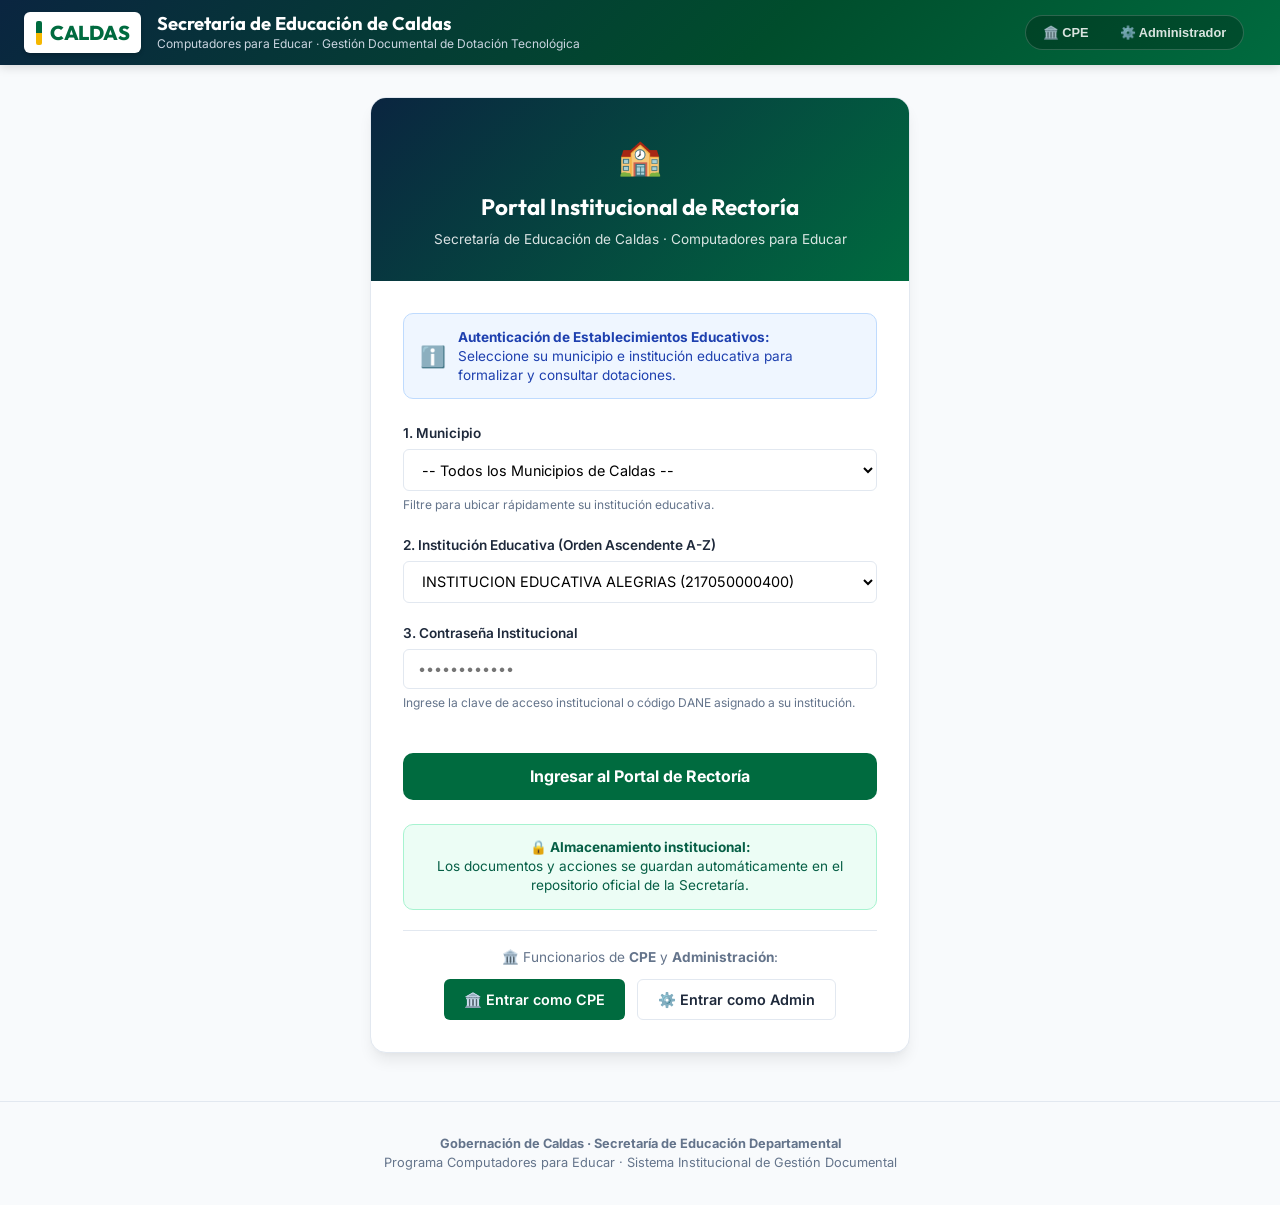
==== index.html @ dc40181f "fix(drive): conectar siempre por el puente de Apps Script y exigir contraseña a CPE y Administrador " ====
<!DOCTYPE html>
<html lang="es">
<head>
    <meta charset="UTF-8">
    <meta name="viewport" content="width=device-width, initial-scale=1.0">
    <title>Sistema de Gestión Documental | Secretaría de Educación de Caldas & Computadores para Educar</title>
    <meta name="description" content="Aplicación web estática para la generación, diligenciamiento, legalización y control de expedientes de dotación tecnológica LOG-026-F, LOG-029-F y LOG-007-F.">
    
    <!-- Tipografía Moderna Google Fonts -->
    <link rel="preconnect" href="https://fonts.googleapis.com">
    <link rel="preconnect" href="https://fonts.gstatic.com" crossorigin>
    <link href="https://fonts.googleapis.com/css2?family=Inter:wght@400;500;600;700&family=Outfit:wght@600;700;800&display=swap" rel="stylesheet">

    <!-- Estilos de Diseño Institucional -->
    <link rel="stylesheet" href="./css/styles.css">

    <!-- Google Identity Services (OAuth 2.0 Token Client) -->
    <script src="https://accounts.google.com/gsi/client" async defer></script>

    <!-- Bibliotecas Locales / CDN Fallbacks -->
    <script src="./vendor/jszip.min.js"></script>
    <script>
        if (typeof JSZip === 'undefined') {
            document.write('<script src="https://cdnjs.cloudflare.com/ajax/libs/jszip/3.10.1/jszip.min.js"><\/script>');
        }
    </script>

    <script src="./vendor/xlsx.full.min.js"></script>
    <script>
        if (typeof XLSX === 'undefined') {
            document.write('<script src="https://cdn.jsdelivr.net/npm/xlsx@0.18.5/dist/xlsx.full.min.js"><\/script>');
        }
    </script>

    <script src="./vendor/exceljs.min.js"></script>
    <script>
        if (typeof ExcelJS === 'undefined') {
            document.write('<script src="https://cdnjs.cloudflare.com/ajax/libs/exceljs/4.4.0/exceljs.min.js"><\/script>');
        }
    </script>
</head>
<body>

    <!-- ENCABEZADO INSTITUCIONAL GOBERNACIÓN DE CALDAS -->
    <header class="header-bar">
        <div class="header-container">
            <div class="brand-wrapper">
                <div class="brand-logo-badge">
                    <div class="flag-stripe"></div>
                    <span>CALDAS</span>
                </div>
                <div class="brand-titles">
                    <h1>Secretaría de Educación de Caldas</h1>
                    <p>Computadores para Educar &middot; Gestión Documental de Dotación Tecnológica</p>
                </div>
            </div>

            <div style="display: flex; align-items: center; gap: 0.75rem; flex-wrap: wrap;">
                <nav id="header-roles-nav" class="header-roles-nav">
                    <button type="button" id="header-btn-cpe" class="header-role-btn" onclick="appController.handleHeaderRoleSelect('coordinador')">
                        🏛️ CPE
                    </button>
                    <button type="button" id="header-btn-admin" class="header-role-btn" onclick="appController.handleHeaderRoleSelect('administrador')">
                        ⚙️ Administrador
                    </button>
                </nav>
                <div id="header-session-area" class="user-menu"></div>
            </div>
        </div>
    </header>

    <!-- CONTENEDOR PRINCIPAL DE LA APLICACIÓN -->
    <main class="app-layout">
        <div id="app-root">
            <div style="text-align: center; padding: 4rem 1rem;">
                <h3 style="color: var(--primary);">Cargando Sistema de Gestión Documental...</h3>
                <p style="color: var(--text-muted); font-size: 0.9rem; margin-top: 0.5rem;">Inicializando datos y plantillas institucionales.</p>
            </div>
        </div>
    </main>

    <!-- PIE DE PÁGINA -->
    <footer style="text-align: center; padding: 2rem 1rem; color: var(--text-muted); font-size: 0.8rem; border-top: 1px solid var(--border); margin-top: 3rem;">
        <p><strong>Gobernación de Caldas &middot; Secretaría de Educación Departamental</strong></p>
        <p>Programa Computadores para Educar &middot; Sistema Institucional de Gestión Documental</p>
    </footer>

    <!-- CONTENEDOR DE NOTIFICACIONES TOAST -->
    <div id="toast-container" class="toast-container"></div>

    <!-- ================================================================= -->
    <!-- MODALES INTERACTIVOS -->
    <!-- ================================================================= -->

    <!-- Modal 1: Devolución con Observaciones -->
    <div id="modal-return" class="modal-overlay" style="display: none;">
        <div class="modal-content">
            <div class="modal-header">
                <h3>Devolver Expediente <span id="return-target-text"></span></h3>
                <button class="modal-close" onclick="appController.closeAllModals()">&times;</button>
            </div>
            <div class="modal-body">
                <div class="form-group">
                    <label class="form-label">Motivo de la Devolución *</label>
                    <select id="return-motivo" class="form-select" required>
                        <option value="">Seleccione el motivo...</option>
                        <option value="Firma ilegible o faltante">Firma ilegible o faltante</option>
                        <option value="Inconsistencia en serial o terminal">Inconsistencia en serial o terminal</option>
                        <option value="Documento de identidad no coincide">Documento de identidad no coincide</option>
                        <option value="Datos incompletos en el acta">Datos incompletos en el acta</option>
                        <option value="Documento borroso o cortado">Documento borroso o cortado</option>
                        <option value="Otro motivo institucional">Otro motivo institucional</option>
                    </select>
                </div>
                <div class="form-group">
                    <label class="form-label">Observaciones y Correcciones Requeridas *</label>
                    <textarea id="return-observaciones" class="form-control" rows="4" placeholder="Describa detalladamente qué debe corregir el usuario..." required></textarea>
                </div>
            </div>
            <div class="modal-footer">
                <button class="btn btn-secondary" onclick="appController.closeAllModals()">Cancelar</button>
                <button class="btn btn-danger" onclick="appController.confirmReturnDoc()">Confirmar Devolución</button>
            </div>
        </div>
    </div>

    <!-- Modal 2: Carga en Nombre de Otra Persona (Actuación en Representación) -->
    <div id="modal-behalf" class="modal-overlay" style="display: none;">
        <div class="modal-content">
            <div class="modal-header">
                <h3>Cargar Documento en Nombre <span id="behalf-target-text"></span></h3>
                <button class="modal-close" onclick="appController.closeAllModals()">&times;</button>
            </div>
            <div class="modal-body">
                <p style="font-size: 0.85rem; color: var(--text-muted); margin-bottom: 1rem;">
                    Según la directriz de auditoría, se registrará su identidad real como actor y el motivo que justifica la actuación en representación.
                </p>
                <div class="form-group">
                    <label class="form-label">Motivo Institucional de la Representación *</label>
                    <input type="text" id="behalf-motivo" class="form-control" placeholder="Ej: Acudiente en zona rural sin conectividad; documento físico firmado recibido en sede." required>
                </div>
                <div class="form-group">
                    <label class="form-label">Seleccione el Archivo Firmado / Diligenciado *</label>
                    <input type="file" id="behalf-file-input" class="form-control" accept=".pdf,.docx,.jpg,.png" required>
                </div>
            </div>
            <div class="modal-footer">
                <button class="btn btn-secondary" onclick="appController.closeAllModals()">Cancelar</button>
                <button class="btn btn-primary" onclick="appController.confirmUploadOnBehalf()">Confirmar Carga</button>
            </div>
        </div>
    </div>

    <!-- Modal 3: Remisión de Formatos de Bolsa por el Rector -->
    <div id="modal-submit-bolsa" class="modal-overlay" style="display: none;">
        <div class="modal-content">
            <div class="modal-header">
                <h3>Remitir Formato de Bolsa a Coordinación</h3>
                <button class="modal-close" onclick="appController.closeAllModals()">&times;</button>
            </div>
            <div class="modal-body">
                <div class="form-group">
                    <label class="form-label">Archivo Diligenciado / Firmado (Opcional si ya se generó en el sistema)</label>
                    <input type="file" id="submit-bolsa-file" class="form-control" accept=".docx,.xlsx,.pdf">
                    <span class="form-hint">Si editó el archivo en su computador, cárguelo aquí para registrar la nueva versión.</span>
                </div>
                <div class="form-group">
                    <label class="form-label">Comentarios para el Coordinador</label>
                    <textarea id="submit-bolsa-comments" class="form-control" rows="3" placeholder="Información sobre la sede o validación en zona..."></textarea>
                </div>
            </div>
            <div class="modal-footer">
                <button class="btn btn-secondary" onclick="appController.closeAllModals()">Cancelar</button>
                <button class="btn btn-primary" onclick="appController.confirmSubmitBolsa()">Remitir al Coordinador</button>
            </div>
        </div>
    </div>

    <!-- Modal 4: Configuración de Google Drive & OAuth -->
    <div id="modal-drive-config" class="modal-overlay" style="display: none;">
        <div class="modal-content">
            <div class="modal-header">
                <h3>Parámetros de Google Drive & OAuth</h3>
                <button class="modal-close" onclick="appController.closeAllModals()">&times;</button>
            </div>
            <div class="modal-body">
                <p style="font-size: 0.85rem; color: var(--text-muted); margin-bottom: 1rem;">
                    Configure la integración directa con Google Drive sin servidores. El Client ID es público por diseño para aplicaciones web estáticas en navegador.
                </p>
                <div class="form-group">
                    <label class="form-label">Google Cloud OAuth Client ID</label>
                    <input type="text" id="config-client-id" class="form-control" placeholder="145744770636-qt8k12nfam0fmjfkpi66ct0fkq9b9n9j.apps.googleusercontent.com" value="145744770636-qt8k12nfam0fmjfkpi66ct0fkq9b9n9j.apps.googleusercontent.com">
                    <span class="form-hint">Creado en Google Cloud Console para la URL de GitHub Pages.</span>
                </div>
                <div class="form-group">
                    <label class="form-label">URL del puente de almacenamiento (Apps Script)</label>
                    <input type="url" id="config-relay-url" class="form-control" placeholder="https://script.google.com/macros/s/.../exec">
                    <span class="form-hint">Permite guardar todos los archivos y acciones en la carpeta institucional sin que los usuarios inicien sesión con Google. Ver apps-script/README.md.</span>
                </div>
                <div class="form-group">
                    <label class="form-label">Clave del puente (opcional)</label>
                    <input type="password" id="config-relay-key" class="form-control" autocomplete="off">
                    <span class="form-hint">Debe coincidir con RELAY_KEY del script, si se definió.</span>
                </div>
                <div id="config-drive-status" class="form-hint" style="margin-top: 0.5rem;"></div>
            </div>
            <div class="modal-footer">
                <button class="btn btn-secondary" onclick="appController.closeAllModals()">Cancelar</button>
                <button class="btn btn-primary" onclick="appController.saveDriveConfig()">Guardar Configuración</button>
            </div>
        </div>
    </div>

    <!-- Modal 5: Historial y Versiones del Documento -->
    <div id="modal-doc-history" class="modal-overlay" style="display: none;">
        <div class="modal-content" style="max-width: 750px;">
            <div class="modal-header">
                <h3>Historial de Versiones: <span id="history-doc-title"></span></h3>
                <button class="modal-close" onclick="appController.closeAllModals()">&times;</button>
            </div>
            <div class="modal-body">
                <div class="table-responsive">
                    <table class="table-custom">
                        <thead>
                            <tr>
                                <th>Versión</th>
                                <th>Estado</th>
                                <th>Actor</th>
                                <th>Comentarios</th>
                                <th>Fecha</th>
                            </tr>
                        </thead>
                        <tbody id="history-table-body"></tbody>
                    </table>
                </div>
            </div>
            <div class="modal-footer">
                <button class="btn btn-secondary" onclick="appController.closeAllModals()">Cerrar</button>
            </div>
        </div>
    </div>

    <!-- Modal 6: Acceso Autorizado CPE y Administrador -->
    <div id="modal-staff-login" class="modal-overlay" style="display: none;">
        <div class="modal-content" style="max-width: 480px;">
            <div class="modal-header">
                <h3 id="staff-modal-title">Acceso Oficial CPE</h3>
                <button class="modal-close" onclick="appController.closeAllModals()">&times;</button>
            </div>
            <div class="modal-body">
                <p id="staff-modal-desc" style="font-size: 0.85rem; color: var(--text-muted); margin-bottom: 1.25rem;">
                    Ingrese la contraseña institucional para continuar.
                </p>
                <input type="hidden" id="staff-login-role" value="coordinador">

                <form onsubmit="event.preventDefault(); appController.confirmStaffLogin();">
                    <div class="form-group" style="margin-bottom: 1rem;">
                        <label class="form-label" for="staff-login-password">Contraseña Institucional</label>
                        <input type="password" id="staff-login-password" class="form-control" placeholder="••••••••••••" autocomplete="current-password" required>
                    </div>
                    <div style="display: flex; justify-content: flex-end; gap: 0.5rem; margin-top: 1rem;">
                        <button type="button" class="btn btn-secondary" onclick="appController.closeAllModals()">Cancelar</button>
                        <button type="submit" id="staff-login-btn" class="btn btn-primary">Ingresar</button>
                    </div>
                </form>
            </div>
        </div>
    </div>

    <!-- Módulos de la Aplicación -->
    <script src="./js/store.js?v=20261026v11"></script>
    <script src="./js/drive.js?v=20261026v11"></script>
    <script src="./js/auth.js?v=20261026v11"></script>
    <script src="./js/generator.js?v=20261026v11"></script>
    <script src="./js/workflow.js?v=20261026v11"></script>
    <script src="./js/importer.js?v=20261026v11"></script>
    <script src="./js/app.js?v=20261026v11"></script>

</body>
</html>
---- css/styles.css ----
/* 
 * styles.css - Sistema de Diseño Institucional Gobernación de Caldas & Computadores para Educar
 * Colores oficiales: Verde Bandera (#006B3F), Dorado Caldas (#F5B700), Azul Gobernación (#0A2540)
 */

:root {
    --primary: #006B3F;
    --primary-dark: #004D2C;
    --primary-light: #E8F5E9;
    --accent: #F5B700;
    --accent-dark: #D49B00;
    --accent-light: #FFF8E1;
    --navy: #0A2540;
    --navy-light: #1E3A5F;
    --text-main: #1E293B;
    --text-muted: #64748B;
    --bg-page: #F8FAFC;
    --bg-card: #FFFFFF;
    --border: #E2E8F0;
    --border-focus: #006B3F;
    --success: #10B981;
    --success-light: #D1FAE5;
    --warning: #F59E0B;
    --warning-light: #FEF3C7;
    --danger: #EF4444;
    --danger-light: #FEE2E2;
    --shadow-sm: 0 1px 3px rgba(0,0,0,0.05);
    --shadow-md: 0 4px 6px -1px rgba(0,0,0,0.07), 0 2px 4px -2px rgba(0,0,0,0.05);
    --shadow-lg: 0 10px 15px -3px rgba(0,0,0,0.08), 0 4px 6px -4px rgba(0,0,0,0.04);
    --radius-sm: 6px;
    --radius-md: 10px;
    --radius-lg: 16px;
    --radius-full: 9999px;
    --font-sans: 'Inter', -apple-system, BlinkMacSystemFont, "Segoe UI", Roboto, sans-serif;
    --font-heading: 'Outfit', 'Inter', sans-serif;
}

* {
    box-sizing: border-box;
    margin: 0;
    padding: 0;
}

body {
    font-family: var(--font-sans);
    background-color: var(--bg-page);
    color: var(--text-main);
    line-height: 1.5;
    -webkit-font-smoothing: antialiased;
}

/* --- ENCABEZADO Y BRANDING GOBERNACIÓN DE CALDAS --- */
.header-bar {
    background: linear-gradient(135deg, var(--navy) 0%, var(--primary-dark) 60%, var(--primary) 100%);
    color: white;
    padding: 0.75rem 1.5rem;
    position: sticky;
    top: 0;
    z-index: 100;
    box-shadow: 0 2px 10px rgba(0,0,0,0.15);
}

.header-container {
    max-width: 1400px;
    margin: 0 auto;
    display: flex;
    justify-content: space-between;
    align-items: center;
    gap: 1rem;
    flex-wrap: wrap;
}

.brand-wrapper {
    display: flex;
    align-items: center;
    gap: 1rem;
}

.brand-logo-badge {
    background: white;
    color: var(--primary);
    font-family: var(--font-heading);
    font-weight: 800;
    font-size: 1.25rem;
    padding: 0.35rem 0.75rem;
    border-radius: var(--radius-sm);
    box-shadow: 0 2px 4px rgba(0,0,0,0.2);
    display: flex;
    align-items: center;
    gap: 0.5rem;
    letter-spacing: -0.5px;
}

.brand-logo-badge .flag-stripe {
    width: 6px;
    height: 24px;
    background: linear-gradient(to bottom, var(--primary) 50%, var(--accent) 50%);
    border-radius: 2px;
}

.brand-titles h1 {
    font-family: var(--font-heading);
    font-size: 1.15rem;
    font-weight: 700;
    color: white;
    line-height: 1.2;
}

.brand-titles p {
    font-size: 0.75rem;
    color: #CBD5E1;
    font-weight: 400;
}

/* Estado de Conexión a Drive */
.drive-status-badge {
    display: inline-flex;
    align-items: center;
    gap: 0.5rem;
    padding: 0.35rem 0.85rem;
    border-radius: var(--radius-full);
    font-size: 0.75rem;
    font-weight: 600;
    cursor: pointer;
    transition: all 0.2s ease;
    border: 1px solid rgba(255,255,255,0.2);
}

.drive-status-badge.online {
    background-color: rgba(16, 185, 129, 0.2);
    color: #6EE7B7;
    border-color: #10B981;
}

.drive-status-badge.simulation {
    background-color: rgba(245, 183, 0, 0.2);
    color: #FDE68A;
    border-color: var(--accent);
}

.drive-status-badge:hover {
    transform: translateY(-1px);
    box-shadow: 0 2px 8px rgba(0,0,0,0.2);
}

.status-dot {
    width: 8px;
    height: 8px;
    border-radius: 50%;
    background-color: currentColor;
    animation: pulse 2s infinite;
}

@keyframes pulse {
    0%, 100% { opacity: 1; transform: scale(1); }
    50% { opacity: 0.5; transform: scale(0.9); }
}

/* Header Role Navigation: Únicamente Coordinador y Administrador */
.header-roles-nav {
    display: inline-flex;
    align-items: center;
    background: rgba(0, 0, 0, 0.25);
    padding: 0.2rem;
    border-radius: var(--radius-full);
    border: 1px solid rgba(255, 255, 255, 0.18);
    gap: 0.25rem;
}

.header-role-btn {
    background: transparent;
    border: none;
    color: rgba(255, 255, 255, 0.85);
    font-size: 0.8rem;
    font-weight: 600;
    padding: 0.35rem 0.85rem;
    border-radius: var(--radius-full);
    cursor: pointer;
    transition: all 0.2s ease;
    display: inline-flex;
    align-items: center;
    gap: 0.35rem;
    text-decoration: none;
    outline: none;
}

.header-role-btn:hover {
    color: white;
    background: rgba(255, 255, 255, 0.12);
}

.header-role-btn.active {
    background: white;
    color: var(--navy);
    font-weight: 700;
    box-shadow: 0 1px 4px rgba(0,0,0,0.25);
}

/* User & Session Bar */
.user-menu {
    display: flex;
    align-items: center;
    gap: 0.75rem;
}

.user-badge {
    background: rgba(255,255,255,0.12);
    padding: 0.35rem 0.75rem;
    border-radius: var(--radius-md);
    display: flex;
    align-items: center;
    gap: 0.5rem;
    font-size: 0.8rem;
}

.role-pill {
    padding: 0.15rem 0.5rem;
    border-radius: var(--radius-full);
    font-weight: 700;
    font-size: 0.65rem;
    text-transform: uppercase;
    letter-spacing: 0.5px;
}

.role-pill.admin { background: #DC2626; color: white; }
.role-pill.cpe, .role-pill.coordinador { background: var(--accent); color: var(--navy); }
.role-pill.rector { background: #2563EB; color: white; }
.role-pill.acudiente { background: #059669; color: white; }

/* Contenedor Principal */
.app-layout {
    max-width: 1400px;
    margin: 1.5rem auto;
    padding: 0 1rem;
}

/* --- BANNER DE ALERTA LIMITACIONES SKILLs.md --- */
.disclaimer-banner {
    background-color: var(--accent-light);
    border: 1px solid var(--accent);
    color: #92400E;
    padding: 0.75rem 1rem;
    border-radius: var(--radius-md);
    margin-bottom: 1.5rem;
    font-size: 0.85rem;
    display: flex;
    justify-content: space-between;
    align-items: center;
    gap: 1rem;
}

.disclaimer-banner strong {
    font-weight: 700;
}

/* --- PANTALLA DE LOGIN / SELECCIÓN DE PERFIL --- */
.login-hero {
    max-width: 600px;
    margin: 2rem auto;
    background: white;
    border-radius: var(--radius-lg);
    box-shadow: var(--shadow-lg);
    overflow: hidden;
    border: 1px solid var(--border);
}

.login-header {
    background: linear-gradient(135deg, var(--navy) 0%, var(--primary) 100%);
    color: white;
    padding: 2rem;
    text-align: center;
}

.login-header h2 {
    font-family: var(--font-heading);
    font-size: 1.5rem;
    margin-bottom: 0.5rem;
}

.login-body {
    padding: 2rem;
}

.role-selector-grid {
    display: grid;
    grid-template-columns: repeat(2, 1fr);
    gap: 1rem;
    margin-bottom: 1.5rem;
}

.role-card-option {
    border: 2px solid var(--border);
    border-radius: var(--radius-md);
    padding: 1rem;
    text-align: center;
    cursor: pointer;
    transition: all 0.2s ease;
    background: #FAFAFA;
}

.role-card-option:hover {
    border-color: var(--primary);
    transform: translateY(-2px);
    box-shadow: var(--shadow-sm);
}

.role-card-option.active {
    border-color: var(--primary);
    background: var(--primary-light);
    font-weight: 600;
}

.role-card-option .icon {
    font-size: 1.75rem;
    margin-bottom: 0.25rem;
    display: block;
}

/* Formularios */
.form-group {
    margin-bottom: 1.25rem;
}

.form-label {
    display: block;
    font-size: 0.85rem;
    font-weight: 600;
    color: var(--text-main);
    margin-bottom: 0.35rem;
}

.form-control, .form-select {
    width: 100%;
    padding: 0.65rem 0.85rem;
    font-size: 0.9rem;
    font-family: var(--font-sans);
    border: 1px solid var(--border);
    border-radius: var(--radius-sm);
    background-color: white;
    transition: border-color 0.15s ease, box-shadow 0.15s ease;
}

.form-control:focus, .form-select:focus {
    outline: none;
    border-color: var(--primary);
    box-shadow: 0 0 0 3px rgba(0, 107, 63, 0.15);
}

.form-hint {
    font-size: 0.75rem;
    color: var(--text-muted);
    margin-top: 0.25rem;
}

/* Botones */
.btn {
    display: inline-flex;
    align-items: center;
    justify-content: center;
    gap: 0.5rem;
    padding: 0.65rem 1.25rem;
    font-size: 0.9rem;
    font-weight: 600;
    font-family: var(--font-sans);
    border-radius: var(--radius-sm);
    border: none;
    cursor: pointer;
    transition: all 0.15s ease;
    text-decoration: none;
}

.btn:active {
    transform: scale(0.98);
}

.btn-primary {
    background-color: var(--primary);
    color: white;
}
.btn-primary:hover {
    background-color: var(--primary-dark);
}

.btn-accent {
    background-color: var(--accent);
    color: var(--navy);
}
.btn-accent:hover {
    background-color: var(--accent-dark);
}

.btn-secondary {
    background-color: #E2E8F0;
    color: var(--text-main);
}
.btn-secondary:hover {
    background-color: #CBD5E1;
}

.btn-outline {
    background-color: transparent;
    border: 1px solid var(--border);
    color: var(--text-main);
}
.btn-outline:hover {
    background-color: #F1F5F9;
    border-color: #CBD5E1;
}

.btn-danger {
    background-color: var(--danger);
    color: white;
}
.btn-danger:hover {
    background-color: #DC2626;
}

.btn-block {
    width: 100%;
}

.btn-lg {
    padding: 0.85rem 1.75rem;
    font-size: 1rem;
    border-radius: var(--radius-md);
}

/* --- TABS DE NAVEGACIÓN --- */
.nav-tabs {
    display: flex;
    gap: 0.5rem;
    border-bottom: 2px solid var(--border);
    margin-bottom: 1.5rem;
    overflow-x: auto;
    padding-bottom: 2px;
}

.nav-tab-btn {
    padding: 0.75rem 1.25rem;
    background: transparent;
    border: none;
    border-bottom: 3px solid transparent;
    font-family: var(--font-heading);
    font-size: 0.95rem;
    font-weight: 600;
    color: var(--text-muted);
    cursor: pointer;
    transition: all 0.2s ease;
    white-space: nowrap;
    display: flex;
    align-items: center;
    gap: 0.5rem;
}

.nav-tab-btn:hover {
    color: var(--primary);
}

.nav-tab-btn.active {
    color: var(--primary);
    border-bottom-color: var(--primary);
}

/* Tarjetas y Contenedores */
.card {
    background: white;
    border-radius: var(--radius-md);
    border: 1px solid var(--border);
    box-shadow: var(--shadow-sm);
    margin-bottom: 1.5rem;
    overflow: hidden;
}

.card-header {
    padding: 1rem 1.5rem;
    border-bottom: 1px solid var(--border);
    background-color: #FCFDFE;
    display: flex;
    justify-content: space-between;
    align-items: center;
    flex-wrap: wrap;
    gap: 0.75rem;
}

.card-title {
    font-family: var(--font-heading);
    font-size: 1.15rem;
    font-weight: 700;
    color: var(--navy);
}

.card-body {
    padding: 1.5rem;
}

/* Métricas Dashboard */
.metrics-grid {
    display: grid;
    grid-template-columns: repeat(auto-fit, minmax(220px, 1fr));
    gap: 1rem;
    margin-bottom: 1.5rem;
}

.metric-card {
    background: white;
    padding: 1.25rem;
    border-radius: var(--radius-md);
    border: 1px solid var(--border);
    box-shadow: var(--shadow-sm);
    display: flex;
    align-items: center;
    gap: 1rem;
    border-left: 4px solid var(--primary);
}

.metric-card.warning { border-left-color: var(--warning); }
.metric-card.success { border-left-color: var(--success); }
.metric-card.danger { border-left-color: var(--danger); }
.metric-card.accent { border-left-color: var(--accent); }

.metric-icon {
    font-size: 2rem;
    opacity: 0.85;
}

.metric-data h3 {
    font-size: 1.75rem;
    font-weight: 800;
    color: var(--navy);
    line-height: 1;
}

.metric-data p {
    font-size: 0.8rem;
    color: var(--text-muted);
    font-weight: 500;
    margin-top: 0.25rem;
}

/* Tablas */
.table-responsive {
    overflow-x: auto;
}

.table-custom {
    width: 100%;
    border-collapse: collapse;
    font-size: 0.875rem;
    text-align: left;
}

.table-custom th {
    background-color: #F1F5F9;
    color: var(--navy);
    font-weight: 700;
    padding: 0.75rem 1rem;
    border-bottom: 2px solid var(--border);
    white-space: nowrap;
}

.table-custom td {
    padding: 0.75rem 1rem;
    border-bottom: 1px solid var(--border);
    vertical-align: middle;
}

.table-custom tr:hover {
    background-color: #F8FAFC;
}

/* Badges de Estado Documental */
.badge-estado {
    display: inline-flex;
    align-items: center;
    padding: 0.25rem 0.65rem;
    border-radius: var(--radius-full);
    font-size: 0.75rem;
    font-weight: 600;
    white-space: nowrap;
}

.badge-estado.borrador { background: #E2E8F0; color: #475569; }
.badge-estado.generado { background: #E0E7FF; color: #3730A3; }
.badge-estado.pendiente { background: #FEF3C7; color: #92400E; }
.badge-estado.revision { background: #DBEAFE; color: #1E40AF; }
.badge-estado.devuelto { background: #FEE2E2; color: #991B1B; }
.badge-estado.aprobado { background: #D1FAE5; color: #065F46; }

/* --- VISTA ACUDIENTE (SIMPLICIDAD EXTREMA) --- */
.acudiente-hero {
    max-width: 750px;
    margin: 0 auto;
    text-align: center;
}

.step-card {
    background: white;
    border-radius: var(--radius-lg);
    padding: 2rem;
    border: 2px solid var(--border);
    margin-bottom: 1.5rem;
    text-align: center;
    position: relative;
    box-shadow: var(--shadow-sm);
}

.step-card.active-step {
    border-color: var(--primary);
    box-shadow: 0 0 0 3px rgba(0, 107, 63, 0.1);
}

.step-number {
    width: 44px;
    height: 44px;
    background: var(--primary);
    color: white;
    border-radius: 50%;
    display: flex;
    align-items: center;
    justify-content: center;
    font-size: 1.25rem;
    font-weight: 800;
    margin: 0 auto 1rem;
}

.step-card h3 {
    font-family: var(--font-heading);
    font-size: 1.35rem;
    color: var(--navy);
    margin-bottom: 0.5rem;
}

.step-card p {
    color: var(--text-muted);
    font-size: 0.95rem;
    margin-bottom: 1.25rem;
}

/* Drag and Drop Zone */
.dropzone {
    border: 2px dashed #CBD5E1;
    border-radius: var(--radius-md);
    padding: 2rem;
    background: #F8FAFC;
    cursor: pointer;
    transition: all 0.2s ease;
    text-align: center;
}

.dropzone:hover, .dropzone.dragover {
    border-color: var(--primary);
    background: var(--primary-light);
}

.dropzone-icon {
    font-size: 2.5rem;
    color: var(--primary);
    margin-bottom: 0.5rem;
}

/* Modales */
.modal-overlay {
    position: fixed;
    top: 0;
    left: 0;
    width: 100%;
    height: 100%;
    background: rgba(10, 37, 64, 0.6);
    backdrop-filter: blur(4px);
    display: flex;
    align-items: center;
    justify-content: center;
    z-index: 1000;
    padding: 1rem;
}

.modal-content {
    background: white;
    border-radius: var(--radius-lg);
    max-width: 650px;
    width: 100%;
    max-height: 90vh;
    overflow-y: auto;
    box-shadow: var(--shadow-lg);
    animation: modalIn 0.2s ease-out;
}

@keyframes modalIn {
    from { opacity: 0; transform: translateY(10px) scale(0.98); }
    to { opacity: 1; transform: translateY(0) scale(1); }
}

.modal-header {
    padding: 1.25rem 1.5rem;
    border-bottom: 1px solid var(--border);
    display: flex;
    justify-content: space-between;
    align-items: center;
}

.modal-header h3 {
    font-family: var(--font-heading);
    font-size: 1.25rem;
    color: var(--navy);
}

.modal-close {
    background: none;
    border: none;
    font-size: 1.5rem;
    cursor: pointer;
    color: var(--text-muted);
}

.modal-body {
    padding: 1.5rem;
}

.modal-footer {
    padding: 1rem 1.5rem;
    border-top: 1px solid var(--border);
    display: flex;
    justify-content: flex-end;
    gap: 0.75rem;
    background: #FAFAFA;
}

/* Notificaciones Toast */
.toast-container {
    position: fixed;
    bottom: 1.5rem;
    right: 1.5rem;
    z-index: 2000;
    display: flex;
    flex-direction: column;
    gap: 0.5rem;
}

.toast {
    background: white;
    border-radius: var(--radius-md);
    padding: 0.85rem 1.25rem;
    box-shadow: var(--shadow-lg);
    display: flex;
    align-items: center;
    gap: 0.75rem;
    font-size: 0.875rem;
    min-width: 300px;
    border-left: 4px solid var(--primary);
    animation: slideInRight 0.25s ease-out;
}

@keyframes slideInRight {
    from { transform: translateX(100%); opacity: 0; }
    to { transform: translateX(0); opacity: 1; }
}

.toast.success { border-left-color: var(--success); }
.toast.error { border-left-color: var(--danger); }
.toast.warning { border-left-color: var(--warning); }

/* Responsive */
@media (max-width: 768px) {
    .header-container { flex-direction: column; align-items: stretch; }
    .role-selector-grid { grid-template-columns: 1fr; }
    .metrics-grid { grid-template-columns: 1fr; }
    .nav-tabs { font-size: 0.85rem; }
    .btn-block-mobile { width: 100%; }
}
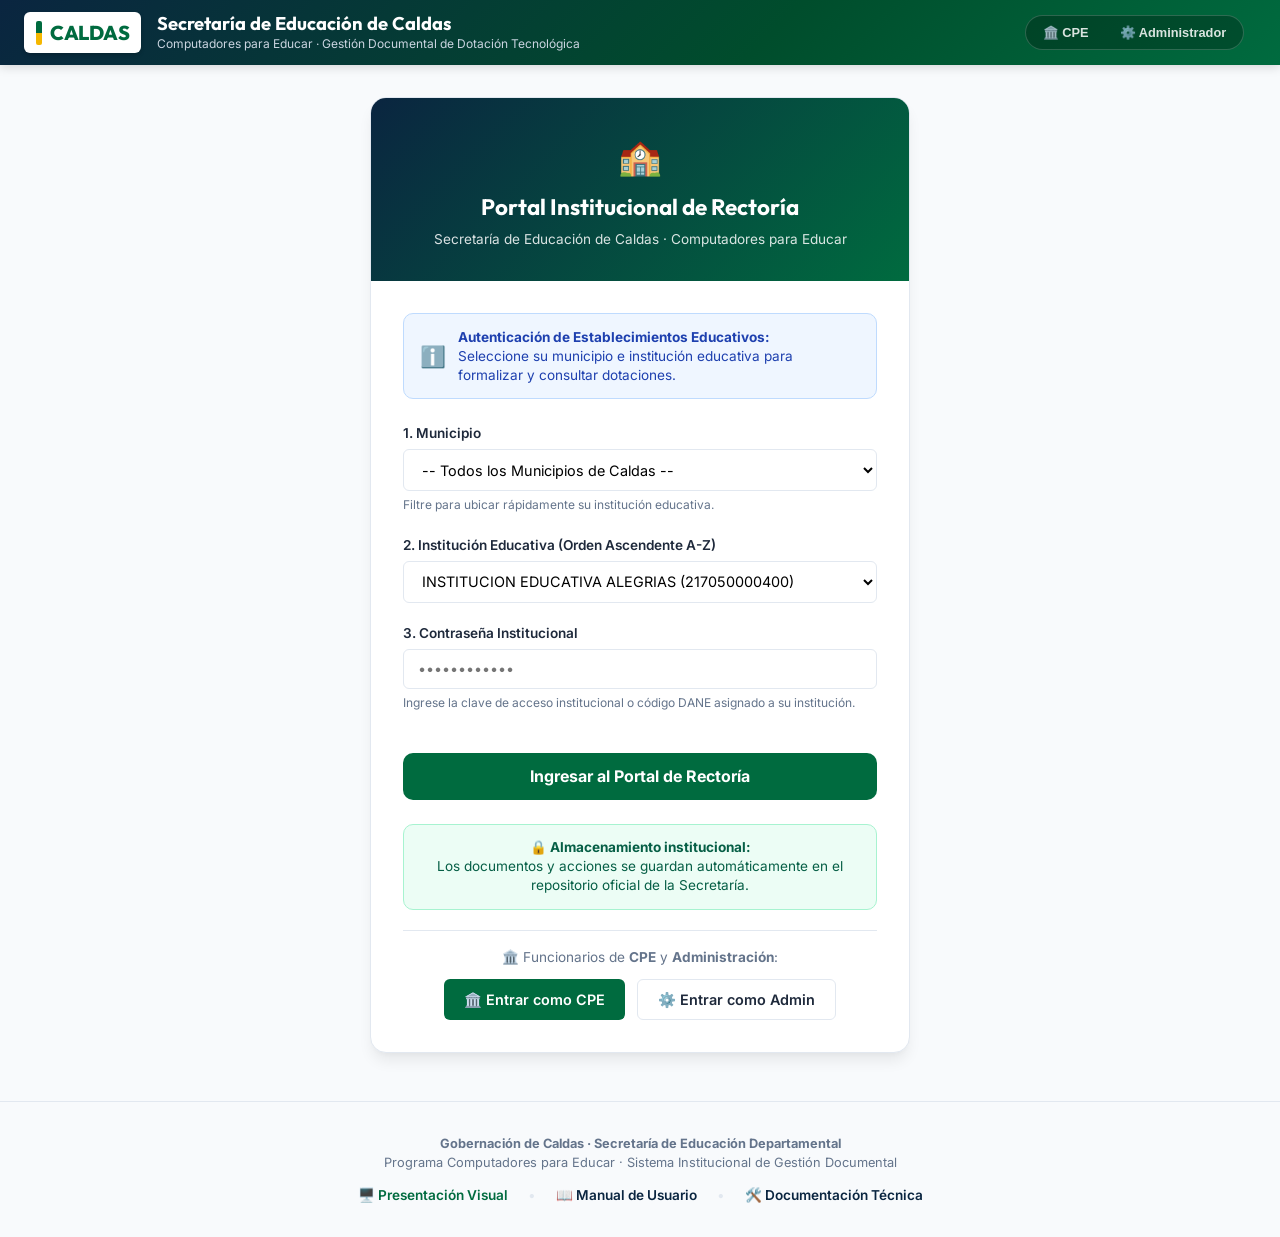
==== commit aaed3d4f: "docs: generar documentacion tecnica, manual de usuario y presentacion visual interactiva" ====
--- a/index.html
+++ b/index.html
@@ -83,6 +83,13 @@
     <footer style="text-align: center; padding: 2rem 1rem; color: var(--text-muted); font-size: 0.8rem; border-top: 1px solid var(--border); margin-top: 3rem;">
         <p><strong>Gobernación de Caldas &middot; Secretaría de Educación Departamental</strong></p>
         <p>Programa Computadores para Educar &middot; Sistema Institucional de Gestión Documental</p>
+        <div style="margin-top: 0.75rem; display: flex; justify-content: center; gap: 1.25rem; flex-wrap: wrap; font-size: 0.85rem;">
+            <a href="./presentacion.html" target="_blank" style="color: var(--primary); font-weight: 600; text-decoration: none;">🖥️ Presentación Visual</a>
+            <span style="color: var(--border);">&bull;</span>
+            <a href="./MANUAL_USUARIO.md" target="_blank" style="color: var(--navy); font-weight: 600; text-decoration: none;">📖 Manual de Usuario</a>
+            <span style="color: var(--border);">&bull;</span>
+            <a href="./DOCUMENTACION_TECNICA.md" target="_blank" style="color: var(--navy); font-weight: 600; text-decoration: none;">🛠️ Documentación Técnica</a>
+        </div>
     </footer>
 
     <!-- CONTENEDOR DE NOTIFICACIONES TOAST -->
